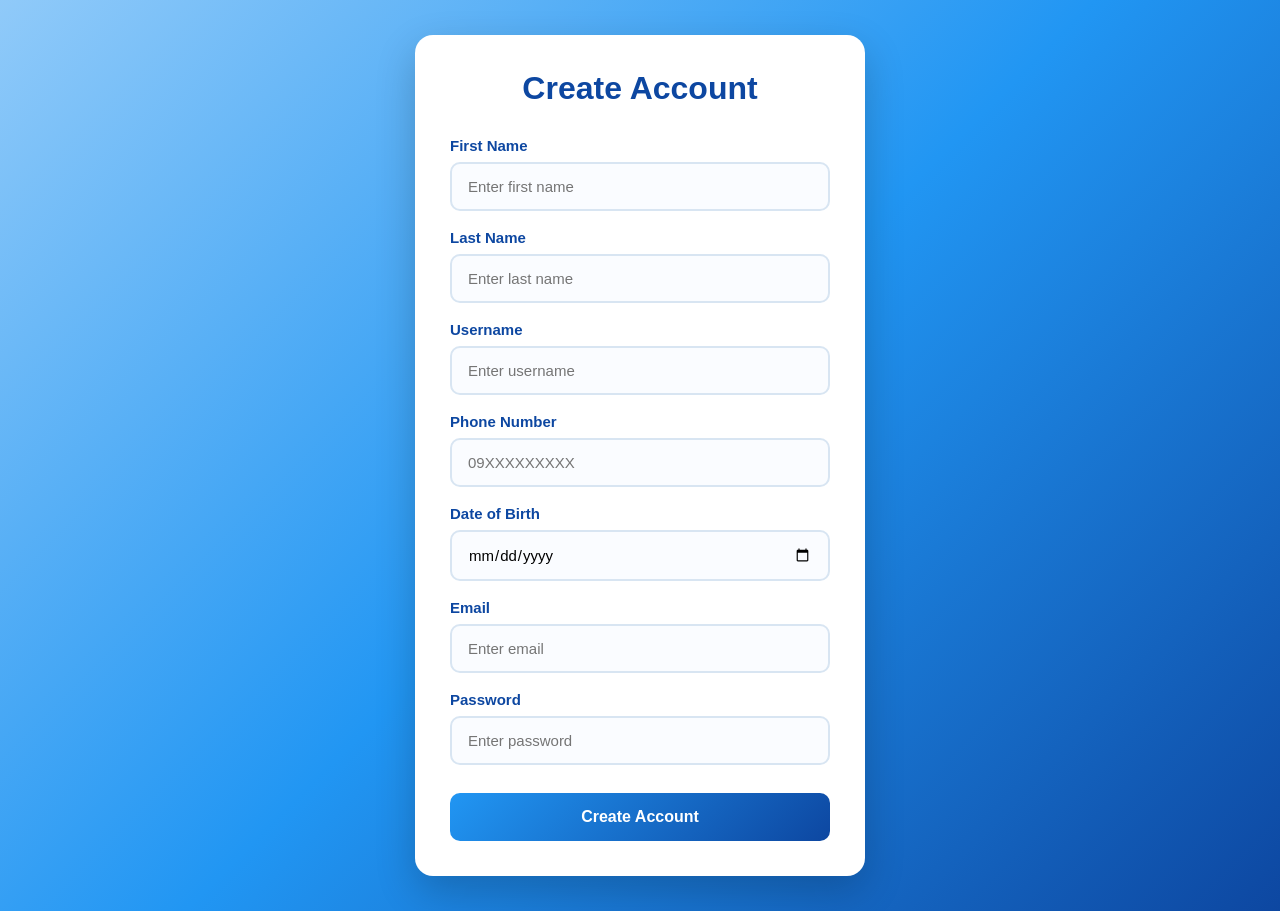
==== form.html @ 3f67bee3 "Add files via upload" ====
<!DOCTYPE html>
<html lang="en">
<head>
    <meta charset="UTF-8">
    <meta name="viewport" content="width=device-width, initial-scale=1.0">
    <title>Create Account</title>
    <link rel="stylesheet" href="form.css">
</head>
<body>

<section class="form">
    <div class="form-container">
        <div class="welcome">
            <h1>Create Account</h1>
        </div>

        <form class="create">

            <div class="form-row">
                <label for="fname">First Name</label>
                <input type="text" id="fname" name="fname" placeholder="Enter first name" required>
            </div>

            <div class="form-row">
                <label for="lname">Last Name</label>
                <input type="text" id="lname" name="lname" placeholder="Enter last name" required>
            </div>

            <div class="form-row">
                <label for="username">Username</label>
                <input type="text" id="username" name="username" placeholder="Enter username" required>
            </div>

            <div class="form-row">
                <label for="phone">Phone Number</label>
                <input type="tel" id="phone" name="phone" placeholder="09XXXXXXXXX" required>
            </div>

            <div class="form-row">
                <label for="dob">Date of Birth</label>
                <input type="date" id="dob" name="dob" required>
            </div>

            <div class="form-row">
                <label for="email">Email</label>
                <input type="email" id="email" name="email" placeholder="Enter email" required>
            </div>

            <div class="form-row">
                <label for="password">Password</label>
                <input type="password" id="password" name="password" placeholder="Enter password" required>
            </div>

            <div class="button-container">
                <button type="button" onclick="window.location.href='index.html'">Create Account</button>
            </div>

        </form>
    </div>
</section>

</body>
</html>
---- form.css ----
:root{
    --primary:#ffffff;
    --second:#E3F2FD;
    --third:#90CAF9;
    --fourth:#2196F3;
    --fifth:#0D47A1;
    --sixth:#1565C0;
}

*{
    margin:0;
    padding:0;
    box-sizing:border-box;
    font-family:Arial, Helvetica, sans-serif;
}

body{
    min-height:100vh;
    display:flex;
    justify-content:center;
    align-items:center;
    background:linear-gradient(135deg,#90CAF9,#2196F3,#0D47A1);
}

.form{
    width:100%;
    max-width:520px;
    padding:35px;
}

.form-container{
    background:var(--primary);
    border-radius:18px;
    padding:35px;
    box-shadow:0 15px 40px rgba(0,0,0,.2);
}

.welcome{
    text-align:center;
    margin-bottom:30px;
}

.welcome h1{
    color:var(--fifth);
    margin-bottom:8px;
    font-size:32px;
}


.create{
    display:flex;
    flex-direction:column;
    gap:18px;
}

.form-row{
    display:flex;
    flex-direction:column;
    gap:8px;
}

.form-row label{
    color:var(--fifth);
    font-weight:600;
    font-size:15px;
}

.form-row input{
    width:100%;
    padding:14px 16px;
    border:2px solid #d8e5f2;
    border-radius:10px;
    outline:none;
    font-size:15px;
    transition:.3s;
    background:#fafcff;
}


.button-container{
    margin-top:10px;
}

.button-container button{
    width:100%;
    padding:15px;
    border:none;
    border-radius:10px;
    background:linear-gradient(135deg,#2196F3,#0D47A1);
    color:white;
    font-size:16px;
    font-weight:bold;
    cursor:pointer;
    transition:.3s;
}
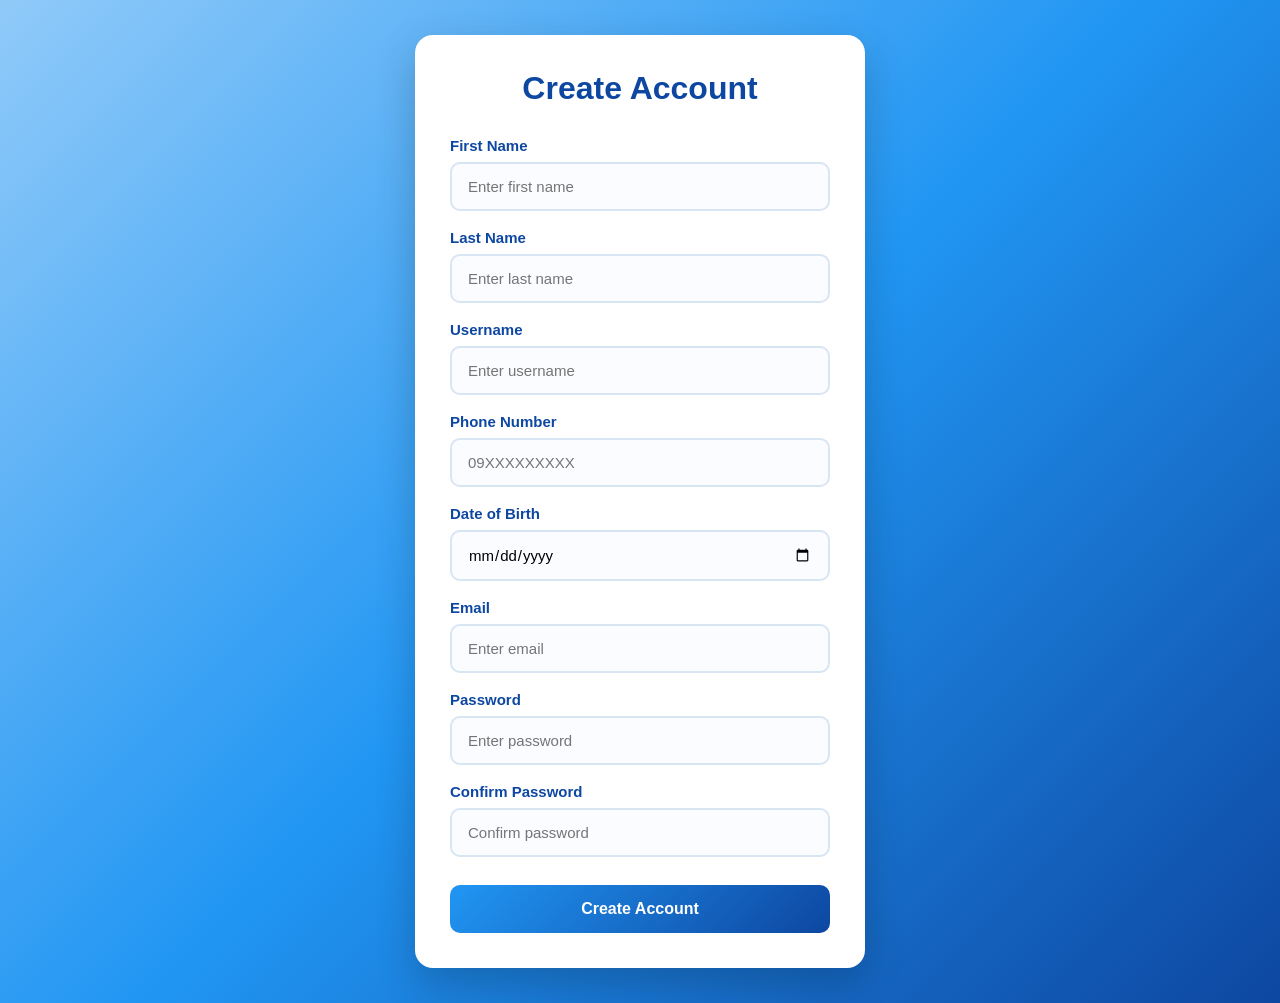
==== commit 2dd5e74c: "Add files via upload" ====
--- a/form.html
+++ b/form.html
@@ -14,7 +14,7 @@
             <h1>Create Account</h1>
         </div>
 
-        <form class="create">
+        <form class="create" id="registerForm" action="form.php" method="POST">
 
             <div class="form-row">
                 <label for="fname">First Name</label>
@@ -51,8 +51,13 @@
                 <input type="password" id="password" name="password" placeholder="Enter password" required>
             </div>
 
+            <div class="form-row">
+                <label for="confirm_password">Confirm Password</label>
+                <input type="password" id="confirm_password" name="confirm_password" placeholder="Confirm password" required>
+            </div>
+
             <div class="button-container">
-                <button type="button" onclick="window.location.href='index.html'">Create Account</button>
+                <button  type="submit" value="Create Account">Create Account</button>
             </div>
 
         </form>
